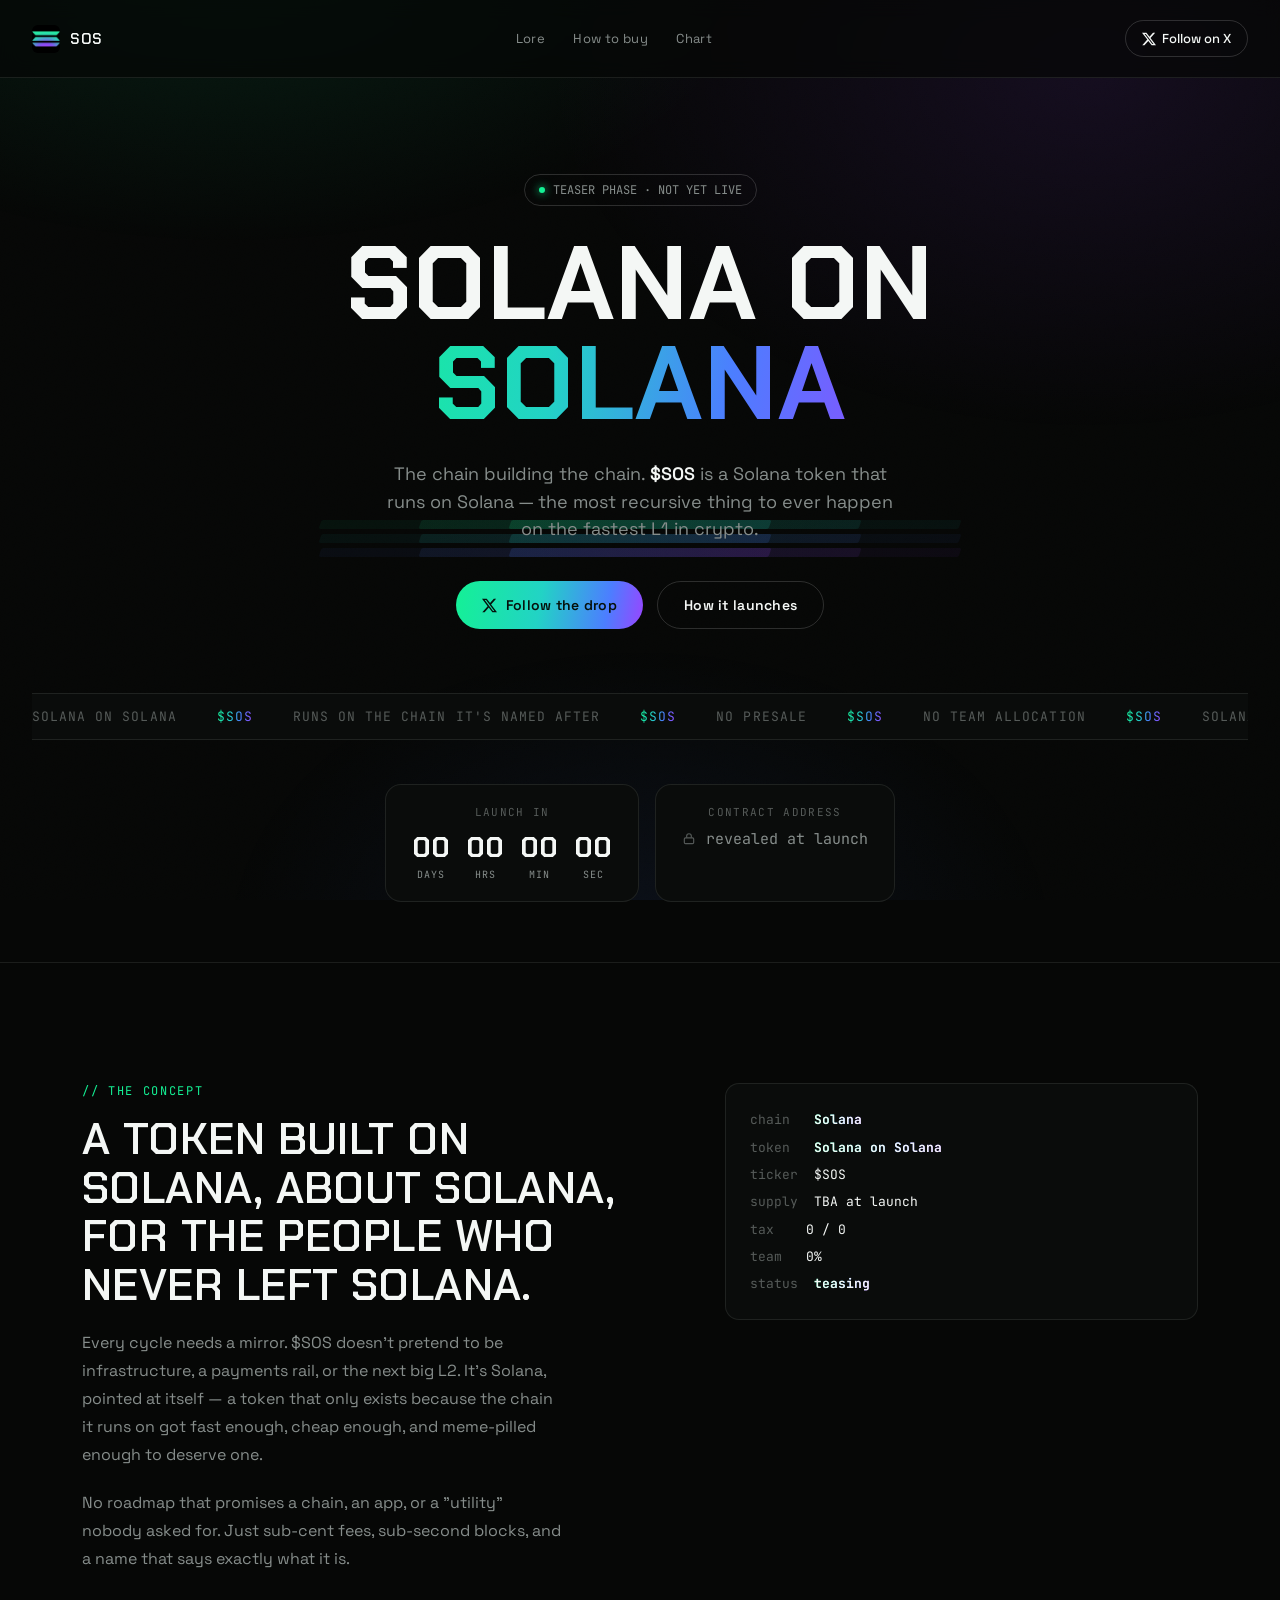
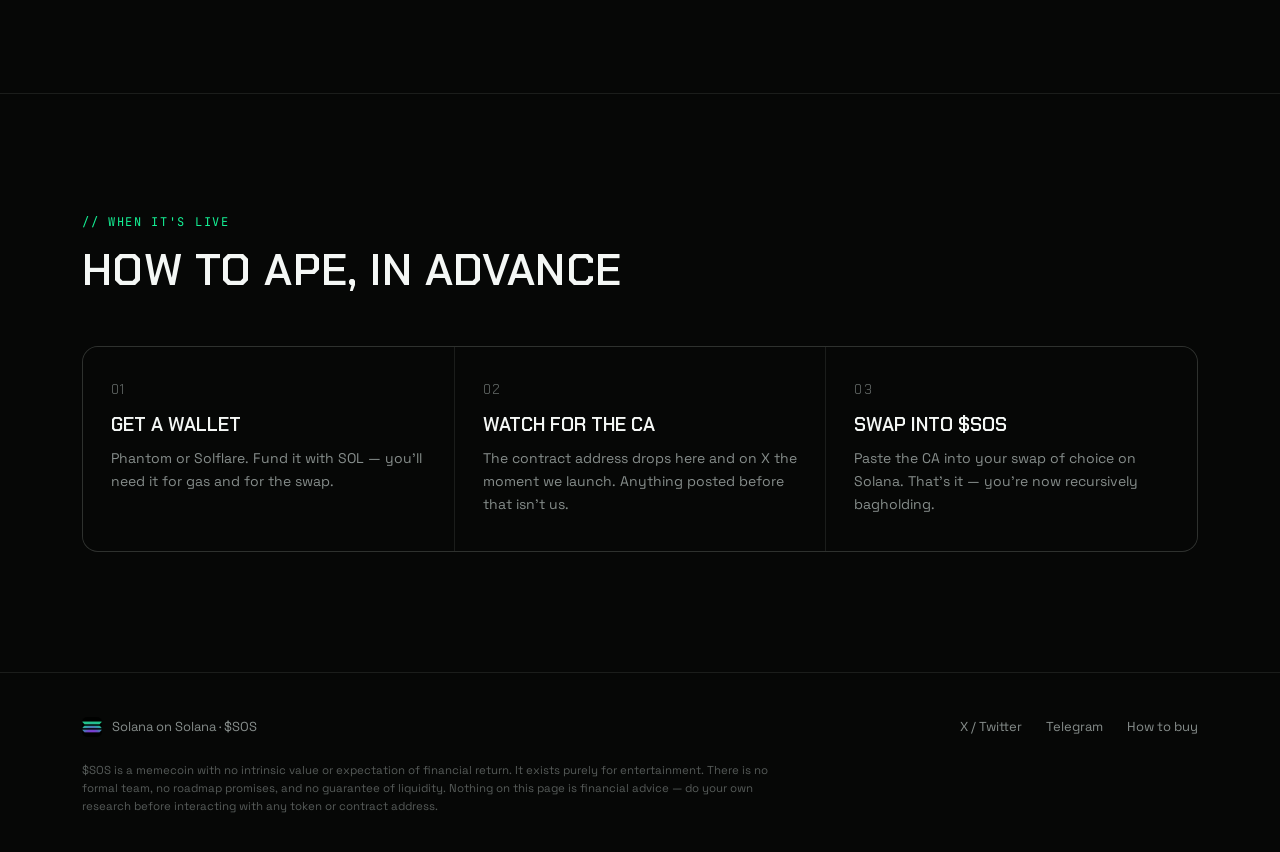
==== index.html @ 603fa5ee "Update index.html" ====
<!DOCTYPE html>
<html lang="fr">
<head>
<meta charset="UTF-8">
<meta name="viewport" content="width=device-width, initial-scale=1.0">
<title>Solana on Solana ($SOS)</title>
<link rel="preconnect" href="https://fonts.googleapis.com">
<link rel="preconnect" href="https://fonts.gstatic.com" crossorigin>
<link href="https://fonts.googleapis.com/css2?family=Chakra+Petch:wght@500;600;700&family=Space+Grotesk:wght@400;500;600;700&family=JetBrains+Mono:wght@400;500;700&display=swap" rel="stylesheet">
<style>
  :root{
    --bg:#060706;
    --bg-soft:#0a0c0b;
    --green:#14F195;
    --cyan:#22D3C5;
    --blue:#4C7EFF;
    --purple:#9945FF;
    --white:#F4F7F5;
    --gray:#868D8B;
    --gray-dim:#565B59;
    --line:rgba(244,247,245,0.09);
    --line-strong:rgba(244,247,245,0.16);
  }
  *{margin:0;padding:0;box-sizing:border-box;}
  html{scroll-behavior:smooth;}
  body{
    background:var(--bg);
    color:var(--white);
    font-family:'Space Grotesk',sans-serif;
    overflow-x:hidden;
    -webkit-font-smoothing:antialiased;
  }
  ::selection{background:var(--green);color:#060706;}

  .display{font-family:'Chakra Petch',sans-serif;text-transform:uppercase;letter-spacing:0.01em;}
  .mono{font-family:'JetBrains Mono',monospace;}

  .grad-text{
    background:linear-gradient(100deg,var(--green) 0%, var(--cyan) 35%, var(--blue) 65%, var(--purple) 100%);
    -webkit-background-clip:text;
    background-clip:text;
    color:transparent;
  }

  a{color:inherit;text-decoration:none;}
  .wrap{max-width:1180px;margin:0 auto;padding:0 32px;}

  /* background atmosphere */
  .atmosphere{
    position:fixed;inset:0;z-index:0;pointer-events:none;
    background:
      radial-gradient(ellipse 900px 500px at 18% -6%, rgba(20,241,149,0.10), transparent 60%),
      radial-gradient(ellipse 900px 600px at 85% 8%, rgba(153,69,255,0.10), transparent 60%),
      radial-gradient(ellipse 700px 500px at 50% 105%, rgba(76,126,255,0.08), transparent 60%);
  }
  .grain{
    position:fixed;inset:0;z-index:1;pointer-events:none;opacity:0.035;mix-blend-mode:overlay;
    background-image:url("data:image/svg+xml,%3Csvg xmlns='http://www.w3.org/2000/svg' width='120' height='120'%3E%3Cfilter id='n'%3E%3CfeTurbulence type='fractalNoise' baseFrequency='0.9' numOctaves='2' stitchTiles='stitch'/%3E%3C/filter%3E%3Crect width='100%25' height='100%25' filter='url(%23n)'/%3E%3C/svg%3E");
  }

  /* nav */
  header{
    position:sticky;top:0;z-index:50;
    display:flex;align-items:center;justify-content:space-between;
    padding:20px 32px;
    background:rgba(6,7,6,0.72);
    backdrop-filter:blur(10px);
    border-bottom:1px solid var(--line);
  }
  .brand{display:flex;align-items:center;gap:10px;}
  .brand-mark{width:28px;height:28px;object-fit:contain;border-radius:6px;}
  .brand-name{font-size:15px;font-weight:600;letter-spacing:0.04em;}
  .nav-links{display:flex;align-items:center;gap:28px;}
  .nav-links a{font-size:13px;color:var(--gray);letter-spacing:0.03em;transition:color .15s ease;}
  .nav-links a:hover{color:var(--white);}
  .nav-cta{
    display:flex;align-items:center;gap:6px;
    padding:9px 16px;border:1px solid var(--line-strong);border-radius:100px;
    font-size:13px;font-weight:500;transition:border-color .15s ease, background .15s ease;
  }
  .nav-cta:hover{border-color:var(--green);background:rgba(20,241,149,0.06);}

  /* hero */
  .hero{
    position:relative;z-index:2;
    padding:96px 32px 60px;
    display:flex;flex-direction:column;align-items:center;text-align:center;
    min-height:88vh;justify-content:center;
  }
  .recursion{
    position:absolute;top:50%;left:50%;
    width:1px;height:1px;
    z-index:0;pointer-events:none;
  }
  .recursion .ring{
    position:absolute;top:0;left:0;
    display:flex;flex-direction:column;gap:5px;
    transform-origin:center;
    animation:spin 90s linear infinite;
  }
  .recursion .ring .bar{
    height:9px;border-radius:2px;
  }
  @keyframes spin{ to{ transform: translate(-50%,-50%) rotate(360deg); } }
  @keyframes spinRev{ to{ transform: translate(-50%,-50%) rotate(-360deg); } }

  .eyebrow{
    display:inline-flex;align-items:center;gap:8px;
    padding:7px 14px;border:1px solid var(--line-strong);border-radius:100px;
    font-family:'JetBrains Mono',monospace;font-size:12px;color:var(--gray);
    margin-bottom:28px;position:relative;z-index:2;
  }
  .eyebrow .dot{width:6px;height:6px;border-radius:50%;background:var(--green);box-shadow:0 0 8px var(--green);animation:pulse 1.6s ease-in-out infinite;}
  @keyframes pulse{0%,100%{opacity:1;}50%{opacity:0.35;}}

  .hero h1{
    position:relative;z-index:2;
    font-size:clamp(42px, 8.4vw, 104px);
    line-height:0.96;
    font-weight:700;
    max-width:1000px;
  }
  .hero h1 .line2{display:block;}

  .hero-sub{
    position:relative;z-index:2;
    margin-top:26px;
    font-size:clamp(15px,2vw,18px);
    color:var(--gray);
    max-width:520px;
    line-height:1.55;
  }
  .hero-sub b{color:var(--white);font-weight:600;}

  .hero-ctas{
    position:relative;z-index:2;
    display:flex;gap:14px;margin-top:38px;flex-wrap:wrap;justify-content:center;
  }
  .btn{
    display:inline-flex;align-items:center;gap:9px;
    padding:14px 26px;border-radius:100px;font-size:14px;font-weight:600;
    letter-spacing:0.02em;
    transition:transform .15s ease, box-shadow .15s ease, opacity .15s ease;
  }
  .btn-primary{
    background:linear-gradient(100deg,var(--green),var(--cyan) 45%,var(--blue) 80%,var(--purple));
    color:#05100b;
  }
  .btn-primary:hover{transform:translateY(-2px);box-shadow:0 8px 30px rgba(20,241,149,0.25);}
  .btn-ghost{
    border:1px solid var(--line-strong);color:var(--white);
  }
  .btn-ghost:hover{border-color:var(--white);}

  /* ticker */
  .ticker{
    position:relative;z-index:2;
    width:100%;overflow:hidden;
    border-top:1px solid var(--line);border-bottom:1px solid var(--line);
    padding:14px 0;margin-top:64px;
    background:var(--bg-soft);
  }
  .ticker-track{
    display:flex;width:max-content;gap:40px;
    animation:tick 26s linear infinite;
  }
  .ticker-track span{
    font-family:'JetBrains Mono',monospace;font-size:13px;letter-spacing:0.08em;
    color:var(--gray-dim);white-space:nowrap;
  }
  .ticker-track span.grad-text{color:transparent;}
  @keyframes tick{ from{transform:translateX(0);} to{transform:translateX(-50%);} }

  /* countdown + CA */
  .status-row{
    position:relative;z-index:2;
    display:flex;flex-wrap:wrap;justify-content:center;gap:16px;
    margin-top:44px;
  }
  .card{
    background:var(--bg-soft);border:1px solid var(--line);border-radius:16px;
    padding:20px 26px;min-width:200px;
  }
  .card-label{font-family:'JetBrains Mono',monospace;font-size:11px;letter-spacing:0.12em;color:var(--gray-dim);text-transform:uppercase;margin-bottom:10px;}
  .countdown{display:flex;gap:16px;}
  .countdown .unit{text-align:center;}
  .countdown .num{font-family:'Chakra Petch',sans-serif;font-size:28px;font-weight:700;}
  .countdown .lab{font-family:'JetBrains Mono',monospace;font-size:10px;color:var(--gray);letter-spacing:0.1em;margin-top:2px;}
  .ca-value{font-family:'JetBrains Mono',monospace;font-size:15px;color:var(--gray);display:flex;align-items:center;gap:10px;}
  .ca-value .lock{width:14px;height:14px;flex-shrink:0;opacity:0.6;}

  /* sections generic */
  section{position:relative;z-index:2;}
  .section-pad{padding:120px 32px;}
  .kicker{
    font-family:'JetBrains Mono',monospace;font-size:12px;letter-spacing:0.14em;
    color:var(--green);text-transform:uppercase;margin-bottom:16px;display:block;
  }
  h2.display{font-size:clamp(28px,4vw,44px);font-weight:600;line-height:1.1;}

  /* lore */
  .lore{border-top:1px solid var(--line);}
  .lore-grid{display:grid;grid-template-columns:1.1fr 0.9fr;gap:64px;align-items:start;}
  .lore-grid p{color:var(--gray);font-size:16px;line-height:1.75;margin-top:20px;max-width:480px;}
  .log{
    background:var(--bg-soft);border:1px solid var(--line);border-radius:14px;padding:22px 24px;
    font-family:'JetBrains Mono',monospace;font-size:13px;line-height:2.1;color:var(--gray);
  }
  .log .k{color:var(--gray-dim);}
  .log .v{color:var(--white);}
  .log .v.grad-text{font-weight:600;}

  /* how to buy */
  .htb{border-top:1px solid var(--line);}
  .htb-grid{display:grid;grid-template-columns:repeat(3,1fr);gap:1px;background:var(--line);border:1px solid var(--line);border-radius:16px;overflow:hidden;margin-top:52px;}
  .htb-item{background:var(--bg);padding:34px 28px;}
  .htb-item .idx{font-family:'Chakra Petch',sans-serif;font-size:13px;color:var(--gray-dim);letter-spacing:0.1em;}
  .htb-item h3{font-family:'Chakra Petch',sans-serif;font-size:19px;font-weight:600;margin-top:14px;text-transform:uppercase;}
  .htb-item p{color:var(--gray);font-size:14px;line-height:1.65;margin-top:10px;}

  /* footer */
  footer{border-top:1px solid var(--line);padding:44px 32px 36px;}
  .foot-row{display:flex;justify-content:space-between;align-items:center;flex-wrap:wrap;gap:20px;}
  .foot-brand{display:flex;align-items:center;gap:10px;color:var(--gray);font-size:13px;}
  .foot-brand .brand-mark{width:20px;height:20px;opacity:0.85;}
  .foot-links{display:flex;gap:24px;}
  .foot-links a{font-size:13px;color:var(--gray);transition:color .15s ease;}
  .foot-links a:hover{color:var(--white);}
  .disclaimer{margin-top:24px;font-size:11.5px;color:var(--gray-dim);line-height:1.6;max-width:720px;}

  @media (max-width:860px){
    .lore-grid{grid-template-columns:1fr;gap:36px;}
    .htb-grid{grid-template-columns:1fr;}
    .nav-links{display:none;}
    .section-pad{padding:80px 20px;}
  }
  @media (prefers-reduced-motion: reduce){
    *{animation-duration:0.01ms !important; animation-iteration-count:1 !important; transition-duration:0.01ms !important;}
  }
</style>
</head>
<body>

<div class="atmosphere"></div>
<div class="grain"></div>

<header>
  <div class="brand">
    <img class="brand-mark" src="[data-uri]" alt="Solana on Solana logo">
    <span class="brand-name display">SOS</span>
  </div>
  <nav class="nav-links">
    <a href="#lore">Lore</a>
    <a href="#buy">How to buy</a>
    <a href="#" onclick="return false;">Chart</a>
  </nav>
  <a class="nav-cta" href="https://x.com/solonsolxyz" target="_blank" rel="noopener">
    <svg width="14" height="14" viewBox="0 0 24 24" fill="currentColor"><path d="M18.9 1.15h3.68l-8.04 9.19L24 22.85h-7.4l-5.8-7.58-6.64 7.58H.47l8.6-9.83L0 1.15h7.59l5.24 6.93 6.07-6.93Zm-1.29 19.5h2.04L6.5 3.24H4.31L17.6 20.65Z"/></svg>
    Follow on X
  </a>
</header>

<main>
  <section class="hero">
    <div class="recursion" aria-hidden="true">
      <div class="ring" id="ring1" style="animation-duration:120s;">
        <div class="bar" style="width:640px;background:linear-gradient(90deg,#14F195,#22D3C5);opacity:0.05;transform:translateX(-320px) skewX(-18deg);"></div>
        <div class="bar" style="width:640px;background:linear-gradient(90deg,#22D3C5,#4C7EFF);opacity:0.05;transform:translateX(-320px) skewX(-18deg);"></div>
        <div class="bar" style="width:640px;background:linear-gradient(90deg,#4C7EFF,#9945FF);opacity:0.05;transform:translateX(-320px) skewX(-18deg);"></div>
      </div>
      <div class="ring" id="ring2" style="animation-name:spinRev;animation-duration:150s;">
        <div class="bar" style="width:440px;background:linear-gradient(90deg,#14F195,#22D3C5);opacity:0.08;transform:translateX(-220px) skewX(-18deg);"></div>
        <div class="bar" style="width:440px;background:linear-gradient(90deg,#22D3C5,#4C7EFF);opacity:0.08;transform:translateX(-220px) skewX(-18deg);"></div>
        <div class="bar" style="width:440px;background:linear-gradient(90deg,#4C7EFF,#9945FF);opacity:0.08;transform:translateX(-220px) skewX(-18deg);"></div>
      </div>
      <div class="ring" id="ring3" style="animation-duration:100s;">
        <div class="bar" style="width:260px;background:linear-gradient(90deg,#14F195,#22D3C5);opacity:0.14;transform:translateX(-130px) skewX(-18deg);"></div>
        <div class="bar" style="width:260px;background:linear-gradient(90deg,#22D3C5,#4C7EFF);opacity:0.14;transform:translateX(-130px) skewX(-18deg);"></div>
        <div class="bar" style="width:260px;background:linear-gradient(90deg,#4C7EFF,#9945FF);opacity:0.14;transform:translateX(-130px) skewX(-18deg);"></div>
      </div>
    </div>

    <div class="eyebrow"><span class="dot"></span> TEASER PHASE &middot; NOT YET LIVE</div>

    <h1 class="display">
      <span class="line2">SOLANA ON</span>
      <span class="line2 grad-text">SOLANA</span>
    </h1>

    <p class="hero-sub">The chain building the chain. <b>$SOS</b> is a Solana token that runs on Solana &mdash; the most recursive thing to ever happen on the fastest L1 in crypto.</p>

    <div class="hero-ctas">
      <a class="btn btn-primary" href="https://x.com/solonsolxyz" target="_blank" rel="noopener">
        <svg width="15" height="15" viewBox="0 0 24 24" fill="currentColor"><path d="M18.9 1.15h3.68l-8.04 9.19L24 22.85h-7.4l-5.8-7.58-6.64 7.58H.47l8.6-9.83L0 1.15h7.59l5.24 6.93 6.07-6.93Zm-1.29 19.5h2.04L6.5 3.24H4.31L17.6 20.65Z"/></svg>
        Follow the drop
      </a>
      <a class="btn btn-ghost" href="#buy">How it launches</a>
    </div>

    <div class="ticker">
      <div class="ticker-track">
        <span>SOLANA ON SOLANA</span><span class="grad-text">$SOS</span>
        <span>RUNS ON THE CHAIN IT'S NAMED AFTER</span><span class="grad-text">$SOS</span>
        <span>NO PRESALE</span><span class="grad-text">$SOS</span>
        <span>NO TEAM ALLOCATION</span><span class="grad-text">$SOS</span>
        <span>SOLANA ON SOLANA</span><span class="grad-text">$SOS</span>
        <span>RUNS ON THE CHAIN IT'S NAMED AFTER</span><span class="grad-text">$SOS</span>
        <span>NO PRESALE</span><span class="grad-text">$SOS</span>
        <span>NO TEAM ALLOCATION</span><span class="grad-text">$SOS</span>
      </div>
    </div>

    <div class="status-row">
      <div class="card">
        <div class="card-label">Launch in</div>
        <div class="countdown" id="countdown">
          <div class="unit"><div class="num" id="cd-d">00</div><div class="lab">DAYS</div></div>
          <div class="unit"><div class="num" id="cd-h">00</div><div class="lab">HRS</div></div>
          <div class="unit"><div class="num" id="cd-m">00</div><div class="lab">MIN</div></div>
          <div class="unit"><div class="num" id="cd-s">00</div><div class="lab">SEC</div></div>
        </div>
      </div>
      <div class="card">
        <div class="card-label">Contract address</div>
        <div class="ca-value">
          <svg class="lock" viewBox="0 0 24 24" fill="none" stroke="currentColor" stroke-width="2"><rect x="4" y="10" width="16" height="10" rx="2"/><path d="M8 10V7a4 4 0 0 1 8 0v3"/></svg>
          revealed at launch
        </div>
      </div>
    </div>
  </section>

  <section class="lore section-pad" id="lore">
    <div class="wrap lore-grid">
      <div>
        <span class="kicker">// the concept</span>
        <h2 class="display">A token built on Solana, about Solana, for the people who never left Solana.</h2>
        <p>Every cycle needs a mirror. $SOS doesn't pretend to be infrastructure, a payments rail, or the next big L2. It's Solana, pointed at itself &mdash; a token that only exists because the chain it runs on got fast enough, cheap enough, and meme-pilled enough to deserve one.</p>
        <p>No roadmap that promises a chain, an app, or a "utility" nobody asked for. Just sub-cent fees, sub-second blocks, and a name that says exactly what it is.</p>
      </div>
      <div class="log">
        <div><span class="k">chain</span> &nbsp;&nbsp;<span class="v grad-text">Solana</span></div>
        <div><span class="k">token</span> &nbsp;&nbsp;<span class="v grad-text">Solana on Solana</span></div>
        <div><span class="k">ticker</span> &nbsp;<span class="v">$SOS</span></div>
        <div><span class="k">supply</span> &nbsp;<span class="v">TBA at launch</span></div>
        <div><span class="k">tax</span> &nbsp;&nbsp;&nbsp;<span class="v">0 / 0</span></div>
        <div><span class="k">team</span> &nbsp;&nbsp;<span class="v">0%</span></div>
        <div><span class="k">status</span> &nbsp;<span class="v grad-text">teasing</span></div>
      </div>
    </div>
  </section>

  <section class="htb section-pad" id="buy">
    <div class="wrap">
      <span class="kicker">// when it's live</span>
      <h2 class="display">How to ape, in advance</h2>
      <div class="htb-grid">
        <div class="htb-item">
          <div class="idx display">01</div>
          <h3>Get a wallet</h3>
          <p>Phantom or Solflare. Fund it with SOL &mdash; you'll need it for gas and for the swap.</p>
        </div>
        <div class="htb-item">
          <div class="idx display">02</div>
          <h3>Watch for the CA</h3>
          <p>The contract address drops here and on X the moment we launch. Anything posted before that isn't us.</p>
        </div>
        <div class="htb-item">
          <div class="idx display">03</div>
          <h3>Swap into $SOS</h3>
          <p>Paste the CA into your swap of choice on Solana. That's it &mdash; you're now recursively bagholding.</p>
        </div>
      </div>
    </div>
  </section>
</main>

<footer>
  <div class="wrap">
    <div class="foot-row">
      <div class="foot-brand">
        <img class="brand-mark" src="[data-uri]" alt="Solana on Solana logo" style="border-radius:5px;">
        Solana on Solana &middot; $SOS
      </div>
      <div class="foot-links">
        <a href="https://x.com/solonsolxyz" target="_blank" rel="noopener">X / Twitter</a>
        <a href="https://t.me/solonsolxyz" target="_blank" rel="noopener">Telegram</a>
        <a href="#buy">How to buy</a>
      </div>
    </div>
    <p class="disclaimer">$SOS is a memecoin with no intrinsic value or expectation of financial return. It exists purely for entertainment. There is no formal team, no roadmap promises, and no guarantee of liquidity. Nothing on this page is financial advice &mdash; do your own research before interacting with any token or contract address.</p>
  </div>
</footer>

<script>
  // ---- Countdown: edit TARGET_DATE to your real launch time ----
  const TARGET_DATE = new Date("2026-08-12T18:00:00Z").getTime();

  function tick(){
    const now = Date.now();
    let diff = Math.max(0, TARGET_DATE - now);
    const d = Math.floor(diff / (1000*60*60*24));
    const h = Math.floor((diff / (1000*60*60)) % 24);
    const m = Math.floor((diff / (1000*60)) % 60);
    const s = Math.floor((diff / 1000) % 60);
    const pad = n => String(n).padStart(2,"0");
    document.getElementById("cd-d").textContent = pad(d);
    document.getElementById("cd-h").textContent = pad(h);
    document.getElementById("cd-m").textContent = pad(m);
    document.getElementById("cd-s").textContent = pad(s);
  }
  tick();
  setInterval(tick, 1000);
</script>

</body>
</html>
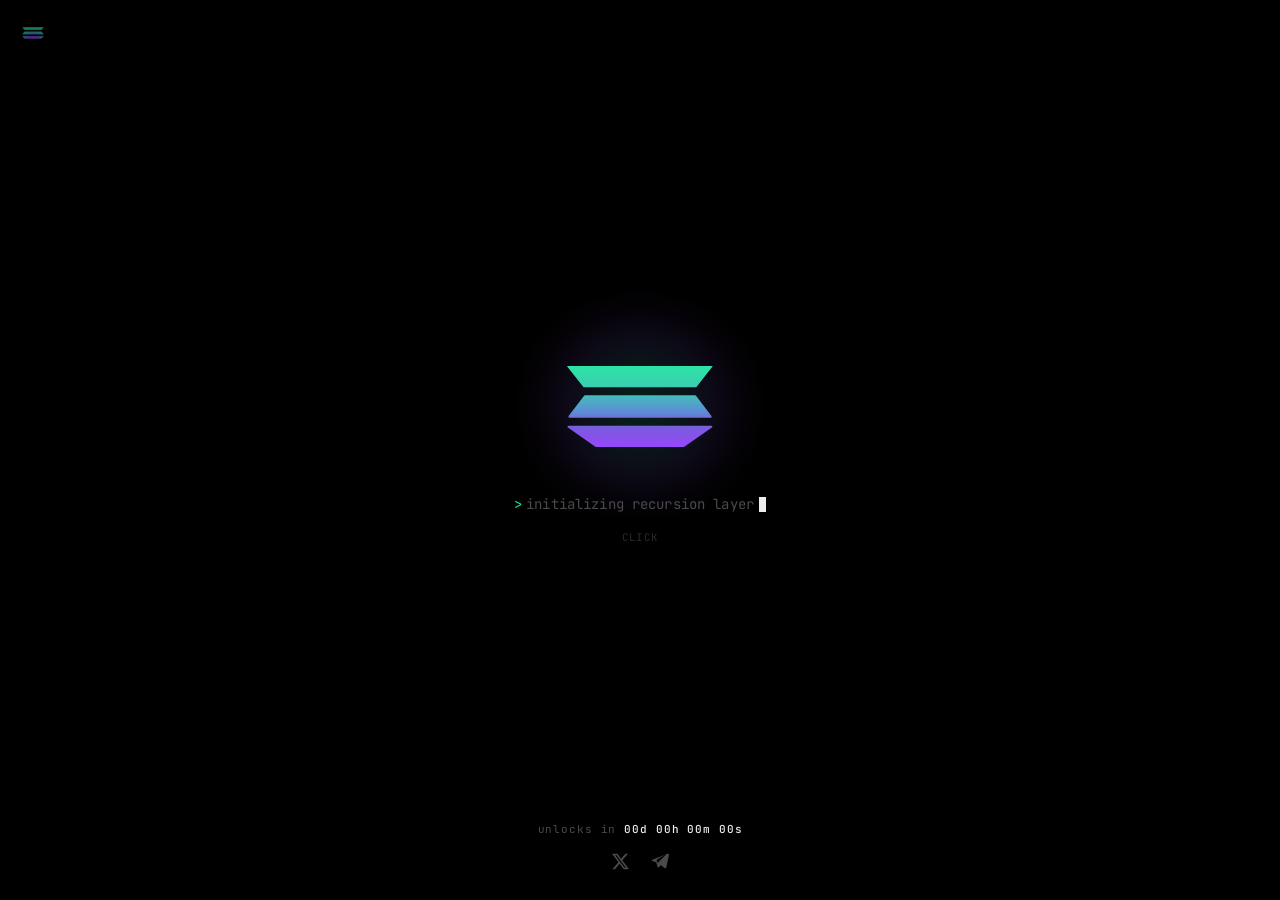
==== commit 98a21203: "Update index.html" ====
--- a/index.html
+++ b/index.html
@@ -2,38 +2,37 @@
 <html lang="fr">
 <head>
 <meta charset="UTF-8">
-<meta name="viewport" content="width=device-width, initial-scale=1.0">
-<title>Solana on Solana ($SOS)</title>
+<meta name="viewport" content="width=device-width, initial-scale=1.0, viewport-fit=cover">
+<title>Solana on Solana</title>
+<link rel="icon" type="image/jpeg" href="[data-uri]">
 <link rel="preconnect" href="https://fonts.googleapis.com">
 <link rel="preconnect" href="https://fonts.gstatic.com" crossorigin>
-<link href="https://fonts.googleapis.com/css2?family=Chakra+Petch:wght@500;600;700&family=Space+Grotesk:wght@400;500;600;700&family=JetBrains+Mono:wght@400;500;700&display=swap" rel="stylesheet">
+<link href="https://fonts.googleapis.com/css2?family=Chakra+Petch:wght@600;700&family=JetBrains+Mono:wght@400;500&display=swap" rel="stylesheet">
 <style>
   :root{
-    --bg:#060706;
-    --bg-soft:#0a0c0b;
+    --bg:#000;
+    --white:#EDEDED;
+    --dim:#4a4a4a;
+    --dim2:#2a2a2a;
     --green:#14F195;
     --cyan:#22D3C5;
     --blue:#4C7EFF;
     --purple:#9945FF;
-    --white:#F4F7F5;
-    --gray:#868D8B;
-    --gray-dim:#565B59;
-    --line:rgba(244,247,245,0.09);
-    --line-strong:rgba(244,247,245,0.16);
   }
   *{margin:0;padding:0;box-sizing:border-box;}
-  html{scroll-behavior:smooth;}
+  html,body{
+    height:100%;
+    background:var(--bg);
+    overflow:hidden;
+  }
   body{
-    background:var(--bg);
+    font-family:'JetBrains Mono',monospace;
     color:var(--white);
-    font-family:'Space Grotesk',sans-serif;
-    overflow-x:hidden;
     -webkit-font-smoothing:antialiased;
-  }
-  ::selection{background:var(--green);color:#060706;}
-
-  .display{font-family:'Chakra Petch',sans-serif;text-transform:uppercase;letter-spacing:0.01em;}
-  .mono{font-family:'JetBrains Mono',monospace;}
+    cursor:pointer;
+    user-select:none;
+    -webkit-tap-highlight-color:transparent;
+  }
 
   .grad-text{
     background:linear-gradient(100deg,var(--green) 0%, var(--cyan) 35%, var(--blue) 65%, var(--purple) 100%);
@@ -42,375 +41,285 @@
     color:transparent;
   }
 
-  a{color:inherit;text-decoration:none;}
-  .wrap{max-width:1180px;margin:0 auto;padding:0 32px;}
-
-  /* background atmosphere */
-  .atmosphere{
-    position:fixed;inset:0;z-index:0;pointer-events:none;
-    background:
-      radial-gradient(ellipse 900px 500px at 18% -6%, rgba(20,241,149,0.10), transparent 60%),
-      radial-gradient(ellipse 900px 600px at 85% 8%, rgba(153,69,255,0.10), transparent 60%),
-      radial-gradient(ellipse 700px 500px at 50% 105%, rgba(76,126,255,0.08), transparent 60%);
-  }
-  .grain{
-    position:fixed;inset:0;z-index:1;pointer-events:none;opacity:0.035;mix-blend-mode:overlay;
+  .vignette{
+    position:fixed;inset:0;z-index:1;pointer-events:none;
+    background:radial-gradient(ellipse 900px 700px at 50% 50%, transparent 40%, rgba(0,0,0,0.75) 100%);
+  }
+  .scan{
+    position:fixed;inset:0;z-index:1;pointer-events:none;opacity:0.03;mix-blend-mode:overlay;
     background-image:url("data:image/svg+xml,%3Csvg xmlns='http://www.w3.org/2000/svg' width='120' height='120'%3E%3Cfilter id='n'%3E%3CfeTurbulence type='fractalNoise' baseFrequency='0.9' numOctaves='2' stitchTiles='stitch'/%3E%3C/filter%3E%3Crect width='100%25' height='100%25' filter='url(%23n)'/%3E%3C/svg%3E");
   }
 
-  /* nav */
-  header{
-    position:sticky;top:0;z-index:50;
-    display:flex;align-items:center;justify-content:space-between;
-    padding:20px 32px;
-    background:rgba(6,7,6,0.72);
-    backdrop-filter:blur(10px);
-    border-bottom:1px solid var(--line);
-  }
-  .brand{display:flex;align-items:center;gap:10px;}
-  .brand-mark{width:28px;height:28px;object-fit:contain;border-radius:6px;}
-  .brand-name{font-size:15px;font-weight:600;letter-spacing:0.04em;}
-  .nav-links{display:flex;align-items:center;gap:28px;}
-  .nav-links a{font-size:13px;color:var(--gray);letter-spacing:0.03em;transition:color .15s ease;}
-  .nav-links a:hover{color:var(--white);}
-  .nav-cta{
-    display:flex;align-items:center;gap:6px;
-    padding:9px 16px;border:1px solid var(--line-strong);border-radius:100px;
-    font-size:13px;font-weight:500;transition:border-color .15s ease, background .15s ease;
-  }
-  .nav-cta:hover{border-color:var(--green);background:rgba(20,241,149,0.06);}
-
-  /* hero */
-  .hero{
-    position:relative;z-index:2;
-    padding:96px 32px 60px;
-    display:flex;flex-direction:column;align-items:center;text-align:center;
-    min-height:88vh;justify-content:center;
-  }
-  .recursion{
-    position:absolute;top:50%;left:50%;
-    width:1px;height:1px;
-    z-index:0;pointer-events:none;
-  }
-  .recursion .ring{
-    position:absolute;top:0;left:0;
-    display:flex;flex-direction:column;gap:5px;
-    transform-origin:center;
-    animation:spin 90s linear infinite;
-  }
-  .recursion .ring .bar{
-    height:9px;border-radius:2px;
-  }
-  @keyframes spin{ to{ transform: translate(-50%,-50%) rotate(360deg); } }
-  @keyframes spinRev{ to{ transform: translate(-50%,-50%) rotate(-360deg); } }
-
-  .eyebrow{
-    display:inline-flex;align-items:center;gap:8px;
-    padding:7px 14px;border:1px solid var(--line-strong);border-radius:100px;
-    font-family:'JetBrains Mono',monospace;font-size:12px;color:var(--gray);
-    margin-bottom:28px;position:relative;z-index:2;
-  }
-  .eyebrow .dot{width:6px;height:6px;border-radius:50%;background:var(--green);box-shadow:0 0 8px var(--green);animation:pulse 1.6s ease-in-out infinite;}
-  @keyframes pulse{0%,100%{opacity:1;}50%{opacity:0.35;}}
-
-  .hero h1{
-    position:relative;z-index:2;
-    font-size:clamp(42px, 8.4vw, 104px);
-    line-height:0.96;
-    font-weight:700;
-    max-width:1000px;
-  }
-  .hero h1 .line2{display:block;}
-
-  .hero-sub{
-    position:relative;z-index:2;
-    margin-top:26px;
-    font-size:clamp(15px,2vw,18px);
-    color:var(--gray);
-    max-width:520px;
-    line-height:1.55;
-  }
-  .hero-sub b{color:var(--white);font-weight:600;}
-
-  .hero-ctas{
-    position:relative;z-index:2;
-    display:flex;gap:14px;margin-top:38px;flex-wrap:wrap;justify-content:center;
-  }
-  .btn{
-    display:inline-flex;align-items:center;gap:9px;
-    padding:14px 26px;border-radius:100px;font-size:14px;font-weight:600;
-    letter-spacing:0.02em;
-    transition:transform .15s ease, box-shadow .15s ease, opacity .15s ease;
-  }
-  .btn-primary{
-    background:linear-gradient(100deg,var(--green),var(--cyan) 45%,var(--blue) 80%,var(--purple));
-    color:#05100b;
-  }
-  .btn-primary:hover{transform:translateY(-2px);box-shadow:0 8px 30px rgba(20,241,149,0.25);}
-  .btn-ghost{
-    border:1px solid var(--line-strong);color:var(--white);
-  }
-  .btn-ghost:hover{border-color:var(--white);}
-
-  /* ticker */
-  .ticker{
-    position:relative;z-index:2;
-    width:100%;overflow:hidden;
-    border-top:1px solid var(--line);border-bottom:1px solid var(--line);
-    padding:14px 0;margin-top:64px;
-    background:var(--bg-soft);
-  }
-  .ticker-track{
-    display:flex;width:max-content;gap:40px;
-    animation:tick 26s linear infinite;
-  }
-  .ticker-track span{
-    font-family:'JetBrains Mono',monospace;font-size:13px;letter-spacing:0.08em;
-    color:var(--gray-dim);white-space:nowrap;
-  }
-  .ticker-track span.grad-text{color:transparent;}
-  @keyframes tick{ from{transform:translateX(0);} to{transform:translateX(-50%);} }
-
-  /* countdown + CA */
-  .status-row{
-    position:relative;z-index:2;
-    display:flex;flex-wrap:wrap;justify-content:center;gap:16px;
-    margin-top:44px;
-  }
-  .card{
-    background:var(--bg-soft);border:1px solid var(--line);border-radius:16px;
-    padding:20px 26px;min-width:200px;
-  }
-  .card-label{font-family:'JetBrains Mono',monospace;font-size:11px;letter-spacing:0.12em;color:var(--gray-dim);text-transform:uppercase;margin-bottom:10px;}
-  .countdown{display:flex;gap:16px;}
-  .countdown .unit{text-align:center;}
-  .countdown .num{font-family:'Chakra Petch',sans-serif;font-size:28px;font-weight:700;}
-  .countdown .lab{font-family:'JetBrains Mono',monospace;font-size:10px;color:var(--gray);letter-spacing:0.1em;margin-top:2px;}
-  .ca-value{font-family:'JetBrains Mono',monospace;font-size:15px;color:var(--gray);display:flex;align-items:center;gap:10px;}
-  .ca-value .lock{width:14px;height:14px;flex-shrink:0;opacity:0.6;}
-
-  /* sections generic */
-  section{position:relative;z-index:2;}
-  .section-pad{padding:120px 32px;}
-  .kicker{
-    font-family:'JetBrains Mono',monospace;font-size:12px;letter-spacing:0.14em;
-    color:var(--green);text-transform:uppercase;margin-bottom:16px;display:block;
-  }
-  h2.display{font-size:clamp(28px,4vw,44px);font-weight:600;line-height:1.1;}
-
-  /* lore */
-  .lore{border-top:1px solid var(--line);}
-  .lore-grid{display:grid;grid-template-columns:1.1fr 0.9fr;gap:64px;align-items:start;}
-  .lore-grid p{color:var(--gray);font-size:16px;line-height:1.75;margin-top:20px;max-width:480px;}
-  .log{
-    background:var(--bg-soft);border:1px solid var(--line);border-radius:14px;padding:22px 24px;
-    font-family:'JetBrains Mono',monospace;font-size:13px;line-height:2.1;color:var(--gray);
-  }
-  .log .k{color:var(--gray-dim);}
-  .log .v{color:var(--white);}
-  .log .v.grad-text{font-weight:600;}
-
-  /* how to buy */
-  .htb{border-top:1px solid var(--line);}
-  .htb-grid{display:grid;grid-template-columns:repeat(3,1fr);gap:1px;background:var(--line);border:1px solid var(--line);border-radius:16px;overflow:hidden;margin-top:52px;}
-  .htb-item{background:var(--bg);padding:34px 28px;}
-  .htb-item .idx{font-family:'Chakra Petch',sans-serif;font-size:13px;color:var(--gray-dim);letter-spacing:0.1em;}
-  .htb-item h3{font-family:'Chakra Petch',sans-serif;font-size:19px;font-weight:600;margin-top:14px;text-transform:uppercase;}
-  .htb-item p{color:var(--gray);font-size:14px;line-height:1.65;margin-top:10px;}
-
-  /* footer */
-  footer{border-top:1px solid var(--line);padding:44px 32px 36px;}
-  .foot-row{display:flex;justify-content:space-between;align-items:center;flex-wrap:wrap;gap:20px;}
-  .foot-brand{display:flex;align-items:center;gap:10px;color:var(--gray);font-size:13px;}
-  .foot-brand .brand-mark{width:20px;height:20px;opacity:0.85;}
-  .foot-links{display:flex;gap:24px;}
-  .foot-links a{font-size:13px;color:var(--gray);transition:color .15s ease;}
-  .foot-links a:hover{color:var(--white);}
-  .disclaimer{margin-top:24px;font-size:11.5px;color:var(--gray-dim);line-height:1.6;max-width:720px;}
-
-  @media (max-width:860px){
-    .lore-grid{grid-template-columns:1fr;gap:36px;}
-    .htb-grid{grid-template-columns:1fr;}
-    .nav-links{display:none;}
-    .section-pad{padding:80px 20px;}
-  }
+  .corner-mark{
+    position:fixed;top:22px;left:22px;z-index:5;
+    width:22px;height:22px;object-fit:contain;border-radius:5px;
+    opacity:0.55;
+    transition:opacity .2s ease;
+  }
+  .corner-mark:hover{opacity:1;}
+
+  .stage{
+    position:relative;
+    height:100dvh;width:100vw;
+    display:flex;flex-direction:column;align-items:center;justify-content:center;
+    gap:0;
+    text-align:center;
+    z-index:2;
+  }
+
+  /* mark */
+  .mark-wrap{
+    position:relative;
+    width:150px;height:100px;
+    display:flex;align-items:center;justify-content:center;
+    margin-bottom:38px;
+  }
+  .glow{
+    position:absolute;inset:-40px;
+    border-radius:50%;
+    background:radial-gradient(circle, rgba(20,241,149,0.16), rgba(153,69,255,0.10) 55%, transparent 75%);
+    filter:blur(18px);
+    animation:breathe 4.5s ease-in-out infinite;
+  }
+  @keyframes breathe{
+    0%,100%{ opacity:0.55; transform:scale(0.94); }
+    50%{ opacity:1; transform:scale(1.06); }
+  }
+  .bars{
+    position:relative;
+    width:150px;height:81px;
+    animation:breatheBars 4.5s ease-in-out infinite;
+  }
+  @keyframes breatheBars{
+    0%,100%{ transform:scale(0.985); }
+    50%{ transform:scale(1.02); }
+  }
+  .bars svg{ display:block; width:100%; height:100%; }
+
+  .mark-wrap.glitch{
+    animation:glitchPulse .35s ease;
+  }
+  @keyframes glitchPulse{
+    0%{filter:none; transform:scale(1);}
+    20%{filter:drop-shadow(3px 0 0 rgba(20,241,149,0.7)) drop-shadow(-3px 0 0 rgba(153,69,255,0.7)); transform:scale(1.04);}
+    40%{filter:drop-shadow(-2px 0 0 rgba(76,126,255,0.7)) drop-shadow(2px 0 0 rgba(20,241,149,0.7));}
+    60%{filter:drop-shadow(2px 1px 0 rgba(153,69,255,0.6));}
+    100%{filter:none; transform:scale(1);}
+  }
+
+  .reveal{
+    position:absolute;top:calc(100% + 20px);left:50%;transform:translate(-50%,0);
+    font-family:'Chakra Petch',sans-serif;font-weight:700;text-transform:uppercase;
+    font-size:15px;letter-spacing:0.08em;white-space:nowrap;
+    color:#FFFFFF;
+    opacity:0;pointer-events:none;
+  }
+  .reveal.show{
+    animation:revealFlash .8s ease forwards;
+  }
+  @keyframes revealFlash{
+    0%{opacity:0; transform:translate(-50%,4px);}
+    15%{opacity:1; transform:translate(-50%,0);}
+    75%{opacity:1;}
+    100%{opacity:0;}
+  }
+
+  /* terminal line */
+  .terminal{
+    font-size:14px;
+    color:var(--dim);
+    letter-spacing:0.01em;
+    min-height:20px;
+    display:flex;align-items:center;gap:2px;
+  }
+  .terminal .prefix{color:var(--green);margin-right:2px;}
+  .cursor{
+    display:inline-block;width:7px;height:15px;background:var(--white);
+    margin-left:3px;
+    animation:blink 1s step-end infinite;
+  }
+  @keyframes blink{ 50%{opacity:0;} }
+
+  .hint{
+    margin-top:16px;
+    font-size:10.5px;
+    color:var(--dim2);
+    letter-spacing:0.12em;
+    text-transform:uppercase;
+  }
+
+  /* bottom cluster */
+  .bottom{
+    position:fixed;bottom:30px;left:0;right:0;
+    display:flex;flex-direction:column;align-items:center;gap:16px;
+    z-index:3;
+  }
+  .countdown{
+    font-size:11px;color:var(--dim);letter-spacing:0.08em;
+  }
+  .countdown b{color:var(--white);font-weight:500;}
+  .socials{display:flex;gap:22px;}
+  .socials a{
+    color:var(--dim);transition:color .2s ease, transform .2s ease;
+    display:flex;align-items:center;justify-content:center;
+  }
+  .socials a:hover{color:var(--white); transform:translateY(-2px);}
+
+  @media (max-width:480px){
+    .mark-wrap{width:118px;height:88px;margin-bottom:30px;}
+    .bars .bar{width:118px;height:10px;}
+    .terminal{font-size:12.5px;padding:0 24px;text-align:center;}
+    .reveal{font-size:12px;}
+  }
+
   @media (prefers-reduced-motion: reduce){
-    *{animation-duration:0.01ms !important; animation-iteration-count:1 !important; transition-duration:0.01ms !important;}
+    *{animation-duration:0.01ms !important; animation-iteration-count:1 !important;}
   }
 </style>
 </head>
 <body>
 
-<div class="atmosphere"></div>
-<div class="grain"></div>
-
-<header>
-  <div class="brand">
-    <img class="brand-mark" src="[data-uri]" alt="Solana on Solana logo">
-    <span class="brand-name display">SOS</span>
+<div class="vignette"></div>
+<div class="scan"></div>
+
+<img class="corner-mark" src="[data-uri]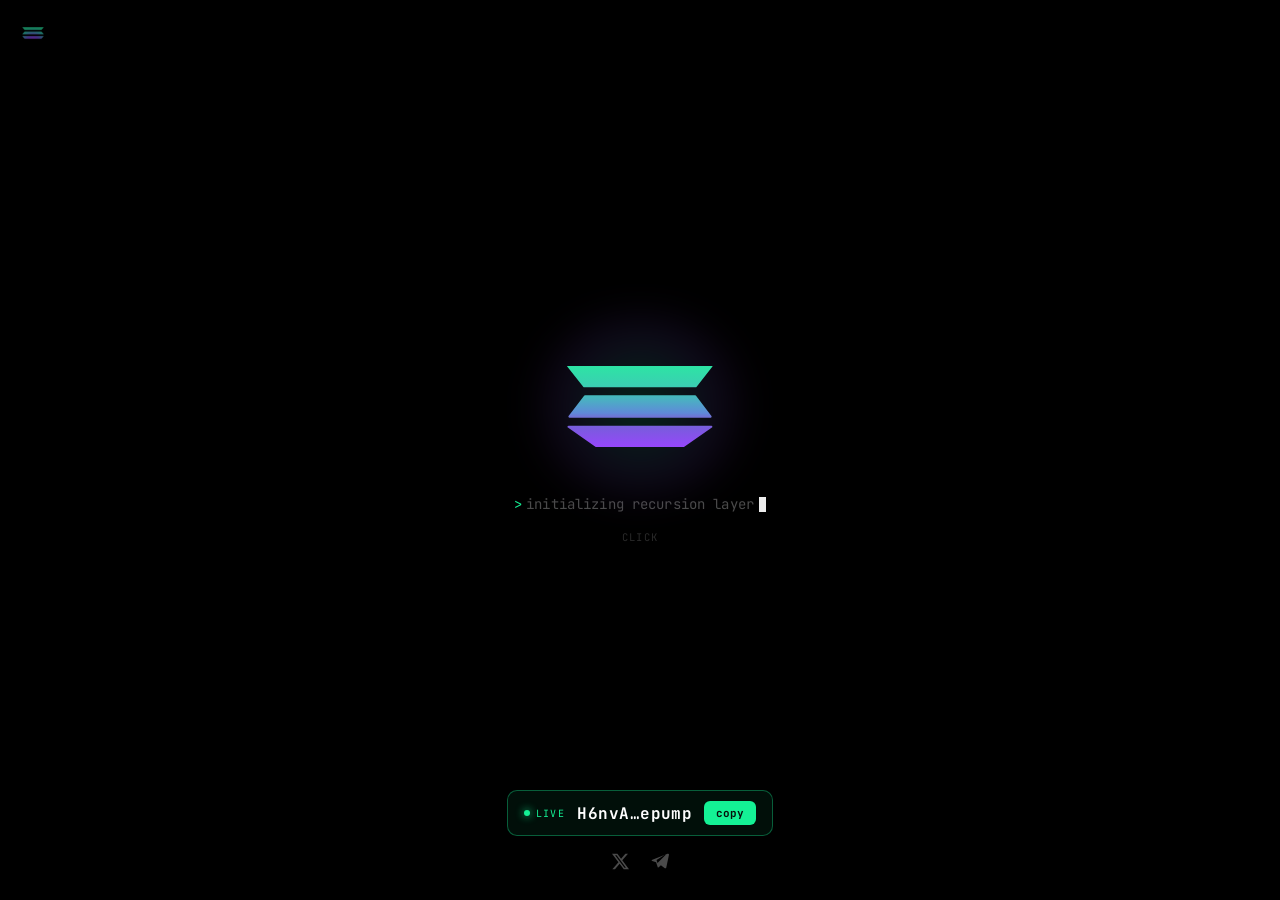
==== commit 015cffa5: "Update index.html" ====
--- a/index.html
+++ b/index.html
@@ -158,6 +158,45 @@
     font-size:11px;color:var(--dim);letter-spacing:0.08em;
   }
   .countdown b{color:var(--white);font-weight:500;}
+
+  .ca-row{
+    display:flex;align-items:center;gap:12px;
+    font-family:'JetBrains Mono',monospace;
+    font-size:15px;color:var(--dim);letter-spacing:0.02em;
+    background:rgba(20,241,149,0.06);
+    border:1px solid rgba(20,241,149,0.35);
+    padding:10px 16px;border-radius:10px;
+    animation:caPulse 2.4s ease-in-out infinite;
+    cursor:pointer;
+    transition:background .15s ease;
+  }
+  .ca-row:hover{ background:rgba(20,241,149,0.11); }
+  .ca-row:active{ transform:scale(0.98); }
+  .ca-row .ca-label{
+    font-size:10px;letter-spacing:0.14em;color:var(--green);
+    text-transform:uppercase;display:flex;align-items:center;gap:6px;
+  }
+  .ca-row .ca-label .dot{
+    width:6px;height:6px;border-radius:50%;background:var(--green);
+    box-shadow:0 0 8px var(--green);animation:pulse 1.6s ease-in-out infinite;
+  }
+  .ca-row .ca-val{
+    color:#FFFFFF;font-weight:700;font-size:16px;letter-spacing:0.03em;
+    max-width:260px;overflow:hidden;text-overflow:ellipsis;white-space:nowrap;
+  }
+  @keyframes caPulse{
+    0%,100%{ box-shadow:0 0 0 rgba(20,241,149,0); }
+    50%{ box-shadow:0 0 22px rgba(20,241,149,0.18); }
+  }
+  .ca-copy{
+    background:var(--green);border:none;color:#05100b;
+    font-family:'JetBrains Mono',monospace;font-size:11px;font-weight:700;
+    padding:5px 12px;border-radius:6px;cursor:pointer;
+    transition:transform .15s ease, opacity .15s ease;
+  }
+  .ca-copy:hover{transform:translateY(-1px);}
+  .ca-copy.copied{background:var(--white);}
+
   .socials{display:flex;gap:22px;}
   .socials a{
     color:var(--dim);transition:color .2s ease, transform .2s ease;
@@ -170,6 +209,10 @@
     .bars .bar{width:118px;height:10px;}
     .terminal{font-size:12.5px;padding:0 24px;text-align:center;}
     .reveal{font-size:12px;}
+    .ca-row{gap:8px;padding:8px 12px;font-size:13px;}
+    .ca-row .ca-val{font-size:13px;max-width:130px;}
+    .ca-row .ca-label{font-size:9px;}
+    .ca-copy{padding:4px 9px;font-size:10px;}
   }
 
   @media (prefers-reduced-motion: reduce){
@@ -213,7 +256,7 @@
 </div>
 
 <div class="bottom">
-  <div class="countdown">unlocks in <b id="cdtext">--:--:--:--</b></div>
+  <div class="countdown" id="statusRow">unlocks in <b id="cdtext">--:--:--:--</b></div>
   <div class="socials">
     <a href="https://x.com/solonsolxyz" target="_blank" rel="noopener" aria-label="X">
       <svg width="17" height="17" viewBox="0 0 24 24" fill="currentColor"><path d="M18.9 1.15h3.68l-8.04 9.19L24 22.85h-7.4l-5.8-7.58-6.64 7.58H.47l8.6-9.83L0 1.15h7.59l5.24 6.93 6.07-6.93Zm-1.29 19.5h2.04L6.5 3.24H4.31L17.6 20.65Z"/></svg>
@@ -225,20 +268,66 @@
 </div>
 
 <script>
-  // ---- edit launch time here ----
-  const TARGET_DATE = new Date("2026-08-13T18:00:00Z").getTime();
+  // ================================================================
+  // EDIT THIS SECTION ON LAUNCH DAY
+  // ================================================================
+  const CONFIG = {
+    // Launch date/time (used for the countdown before CA is set).
+    LAUNCH_DATE: "2026-08-13T18:00:00Z",
+
+    // Paste the token's contract address here once it's live.
+    // Leave as "" to keep showing the countdown.
+    // Example: "8sLbNZoA1cfnvMJLPfp98ZLAnFSYCFApfJKMbiXNLwxq"
+    CONTRACT_ADDRESS: "H6nvAgAUtpSU4kPBEUYeUNRYRXXjQNMfkwezVrCepump"
+  };
+  // ================================================================
 
   function padc(n){ return String(n).padStart(2,"0"); }
-  function tickCountdown(){
-    const diff = Math.max(0, TARGET_DATE - Date.now());
-    const d = Math.floor(diff/(1000*60*60*24));
-    const h = Math.floor((diff/(1000*60*60))%24);
-    const m = Math.floor((diff/(1000*60))%60);
-    const s = Math.floor((diff/1000)%60);
-    document.getElementById("cdtext").textContent = `${padc(d)}d ${padc(h)}h ${padc(m)}m ${padc(s)}s`;
-  }
-  tickCountdown();
-  setInterval(tickCountdown, 1000);
+
+  function shortAddr(addr){
+    if(addr.length <= 12) return addr;
+    return addr.slice(0,5) + "…" + addr.slice(-5);
+  }
+
+  function renderStatus(){
+    const row = document.getElementById("statusRow");
+    if(CONFIG.CONTRACT_ADDRESS && CONFIG.CONTRACT_ADDRESS.trim().length > 0){
+      const ca = CONFIG.CONTRACT_ADDRESS.trim();
+      row.className = "ca-row";
+      row.innerHTML = `<span class="ca-label"><span class="dot"></span>LIVE</span><span class="ca-val">${shortAddr(ca)}</span><button class="ca-copy" id="caCopyBtn">copy</button>`;
+
+      const btn = document.getElementById("caCopyBtn");
+      let copyTimeout;
+      function doCopy(){
+        navigator.clipboard.writeText(ca).then(() => {
+          btn.textContent = "copied";
+          btn.classList.add("copied");
+          clearTimeout(copyTimeout);
+          copyTimeout = setTimeout(() => { btn.textContent = "copy"; btn.classList.remove("copied"); }, 1500);
+        });
+      }
+      row.addEventListener("click", doCopy);
+      return true; // CA mode active, no countdown needed
+    }
+    return false; // still in countdown mode
+  }
+
+  const caMode = renderStatus();
+
+  if(!caMode){
+    const TARGET_DATE = new Date(CONFIG.LAUNCH_DATE).getTime();
+    function tickCountdown(){
+      const diff = Math.max(0, TARGET_DATE - Date.now());
+      const d = Math.floor(diff/(1000*60*60*24));
+      const h = Math.floor((diff/(1000*60*60))%24);
+      const m = Math.floor((diff/(1000*60))%60);
+      const s = Math.floor((diff/1000)%60);
+      const el = document.getElementById("cdtext");
+      if(el) el.textContent = `${padc(d)}d ${padc(h)}h ${padc(m)}m ${padc(s)}s`;
+    }
+    tickCountdown();
+    setInterval(tickCountdown, 1000);
+  }
 
   // ---- cryptic terminal lines ----
   const LINES = [
